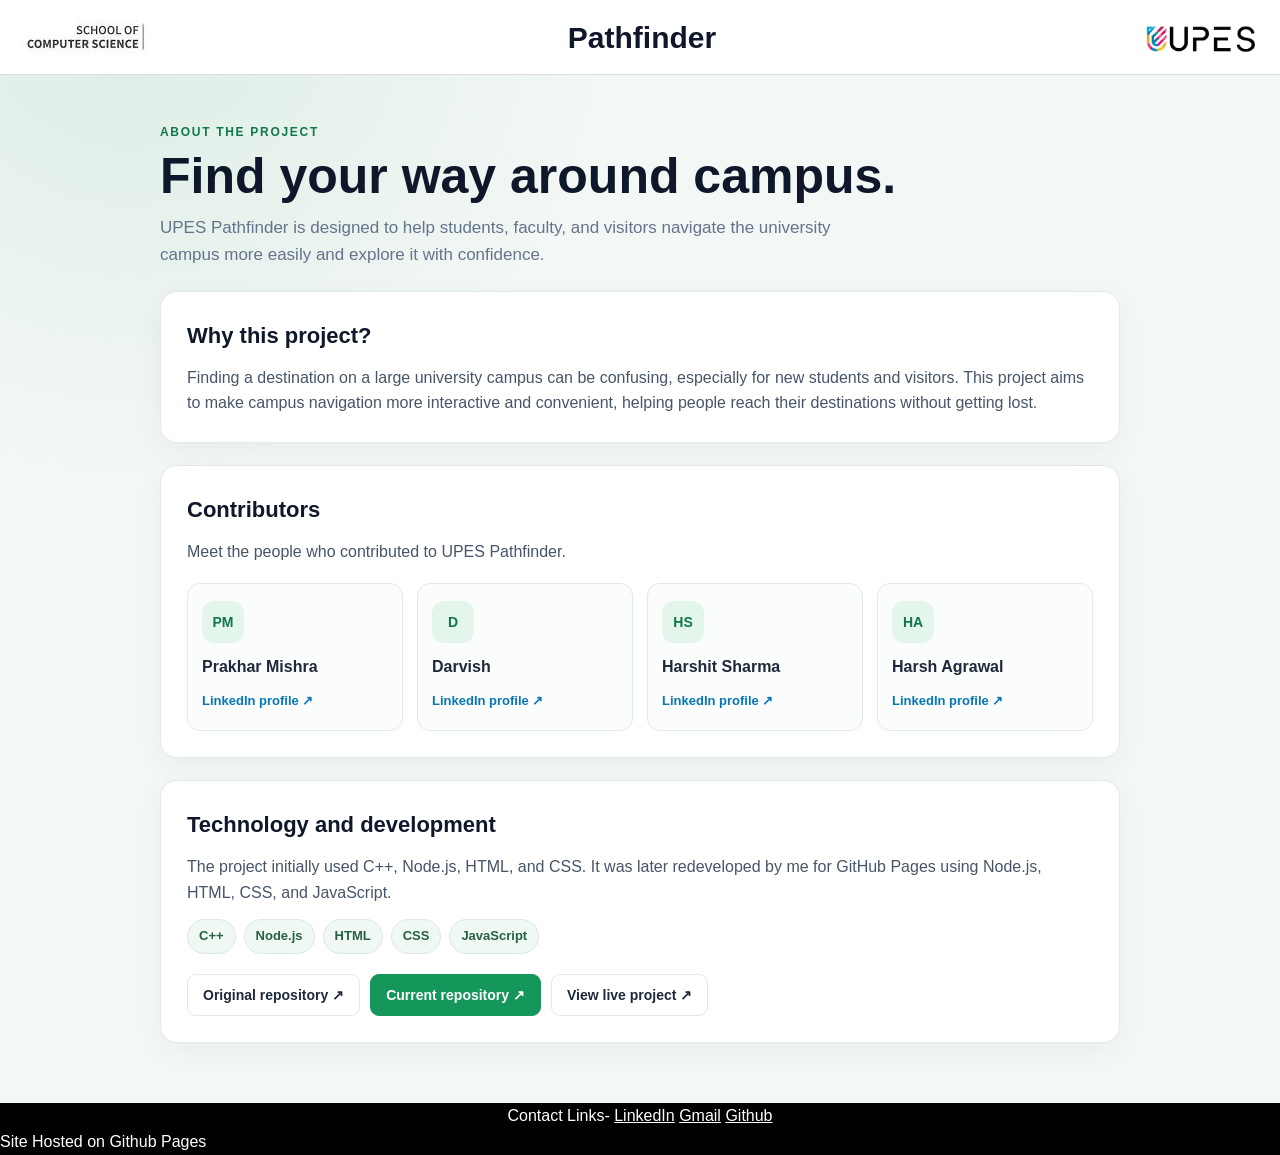
==== know.html @ d3291cfd "Add files via upload" ====
<!DOCTYPE html>
<html lang="en">

<head>
    <meta charset="UTF-8">
    <meta name="viewport" content="width=device-width, initial-scale=1.0">
    <meta name="theme-color" content="#0f172a">
    <meta name="description"
        content="About UPES Pathfinder, a campus navigation project for students, faculty, and visitors.">
    <title>About UPES Pathfinder</title>
    <style>
        :root {
            --navy: #0f172a;
            --ink: #1e293b;
            --muted: #64748b;
            --green: #15965b;
            --line: #e2e8f0;
            --page: #f3f7f5;
        }

        * {
            box-sizing: border-box;
        }

        body {
            margin: 0;
            color: var(--ink);
            line-height: 1.6;
            font-family: Arial, Helvetica, sans-serif;
            background: radial-gradient(circle at 10% 0%, rgba(21, 150, 91, .10), transparent 30rem), var(--page);
        }

        a {
            color: inherit;
        }

        .site-header {
            padding: 18px max(20px, calc((100% - 1040px)/2));
            background: var(--navy);
            color: #fff;
        }

        .brand {
            display: inline-flex;
            align-items: center;
            gap: 10px;
            color: #fff;
            text-decoration: none;
            font-size: 19px;
            font-weight: 700;
        }

        .brand-mark {
            display: grid;
            place-items: center;
            width: 36px;
            height: 36px;
            border-radius: 10px;
            background: var(--green);
        }

        main {
            width: min(100% - 36px, 960px);
            margin: auto;
            padding: 48px 0 60px;
        }

        .eyebrow {
            color: #107849;
            font-size: 12px;
            font-weight: 800;
            letter-spacing: 1.7px;
            text-transform: uppercase;
        }

        h1 {
            margin: 7px 0 10px;
            color: var(--navy);
            font-size: clamp(34px, 6vw, 50px);
            line-height: 1.1;
        }

        .hero p {
            max-width: 720px;
            margin: 0;
            color: var(--muted);
            font-size: 17px;
        }

        .section {
            margin-top: 22px;
            padding: 26px;
            border: 1px solid var(--line);
            border-radius: 17px;
            background: #fff;
            box-shadow: 0 8px 28px rgba(15, 23, 42, .045);
        }

        h2 {
            margin: 0 0 12px;
            color: var(--navy);
            font-size: 22px;
        }

        .section p {
            margin: 0;
            color: #475569;
        }

        .contributors {
            display: grid;
            grid-template-columns: repeat(4, minmax(0, 1fr));
            gap: 14px;
            margin-top: 18px;
        }

        .person {
            min-width: 0;
            padding: 17px 14px;
            border: 1px solid var(--line);
            border-radius: 13px;
            background: #fbfdfc;
            transition: .18s ease;
        }

        .person:hover {
            transform: translateY(-3px);
            border-color: #b8dfca;
            box-shadow: 0 8px 20px rgba(15, 23, 42, .07);
        }

        .avatar {
            display: grid;
            place-items: center;
            width: 42px;
            height: 42px;
            margin-bottom: 11px;
            border-radius: 12px;
            color: #107849;
            background: #e4f5eb;
            font-size: 14px;
            font-weight: 800;
        }

        .person h3 {
            margin: 0 0 8px;
            font-size: 16px;
        }

        .profile-link {
            display: inline-flex;
            align-items: center;
            gap: 6px;
            color: #0877b5;
            font-size: 13px;
            font-weight: 700;
            text-decoration: none;
        }

        .profile-link:hover {
            text-decoration: underline;
        }

        .tech-list {
            display: flex;
            flex-wrap: wrap;
            gap: 8px;
            margin: 14px 0 20px;
        }

        .tech {
            padding: 6px 11px;
            border: 1px solid #dce9e1;
            border-radius: 999px;
            color: #286044;
            background: #f0f8f3;
            font-size: 13px;
            font-weight: 650;
        }

        .project-links {
            display: flex;
            flex-wrap: wrap;
            gap: 10px;
            margin-top: 17px;
        }

        .project-link {
            display: inline-flex;
            align-items: center;
            justify-content: center;
            min-height: 42px;
            padding: 9px 15px;
            border: 1px solid var(--line);
            border-radius: 9px;
            color: var(--ink);
            background: #fff;
            font-size: 14px;
            font-weight: 700;
            text-decoration: none;
        }

        .project-link.primary {
            color: #fff;
            border-color: var(--green);
            background: var(--green);
        }

        .project-link:hover {
            filter: brightness(.96);
        }

        .topbar {
            min-height: 68px;
            background: #fff;
            display: flex;
            align-items: center;
            justify-content: space-between;
            gap: 16px;
            padding: 12px 20px;
            border-bottom: 1px solid #ddd;
        }

        .school {
            font-size: 11px;
            line-height: 1.2;
            color: #555;
            letter-spacing: .3px;
        }

        .topbar h1 {
            font-size: 30px;
            margin: 0;
            font-weight: 700;
        }

        .brand {
            font-size: 26px;
            font-weight: 700;
            color: #222;
        }


        @media(max-width:760px) {
            main {
                padding-top: 36px;
            }

            .contributors {
                grid-template-columns: repeat(2, minmax(0, 1fr));
            }

            .section {
                padding: 22px;
            }
        }

        @media(max-width:440px) {
            main {
                width: calc(100% - 24px);
                padding-top: 28px;
            }

            .contributors {
                grid-template-columns: 1fr;
            }

            .section {
                padding: 18px;
            }

            .hero p {
                font-size: 15px;
            }
        }
    </style>
</head>

<body>
    <header class="topbar">
        <img class='school' src='./img/socs.jpg' alt='socs logo'>
        <h1>Pathfinder</h1>
        <img class="brand" style='height:50px' src='./img/logo.jpg' alt='upes logo'>
    </header>


    <main>
        <section class="hero">
            <div class="eyebrow">About the project</div>
            <h1>Find your way around campus.</h1>
            <p>UPES Pathfinder is designed to help students, faculty, and visitors navigate the university campus more
                easily and explore it with confidence.</p>
        </section>

        <section class="section">
            <h2>Why this project?</h2>
            <p>Finding a destination on a large university campus can be confusing, especially for new students and
                visitors. This project aims to make campus navigation more interactive and convenient, helping people
                reach their destinations without getting lost.</p>
        </section>

        <section class="section">
            <h2>Contributors</h2>
            <p>Meet the people who contributed to UPES Pathfinder.</p>
            <div class="contributors">
                <article class="person">
                    <div class="avatar" aria-hidden="true">PM</div>
                    <h3>Prakhar Mishra</h3>
                    <a class="profile-link" href="https://www.linkedin.com/in/prakhar-mishra-53b079228/" target="_blank"
                        rel="noopener noreferrer">LinkedIn profile ↗</a>
                </article>
                <article class="person">
                    <div class="avatar" aria-hidden="true">D</div>
                    <h3>Darvish</h3>
                    <a class="profile-link" href="https://www.linkedin.com/in/darvish24/" target="_blank"
                        rel="noopener noreferrer">LinkedIn profile ↗</a>
                </article>
                <article class="person">
                    <div class="avatar" aria-hidden="true">HS</div>
                    <h3>Harshit Sharma</h3>
                    <a class="profile-link" href="https://www.linkedin.com/in/harshitsh15/" target="_blank"
                        rel="noopener noreferrer">LinkedIn profile ↗</a>
                </article>
                <article class="person">
                    <div class="avatar" aria-hidden="true">HA</div>
                    <h3>Harsh Agrawal</h3>
                    <a class="profile-link" href="https://www.linkedin.com/in/harshag2325/" target="_blank"
                        rel="noopener noreferrer">LinkedIn profile ↗</a>
                </article>
            </div>
        </section>

        <section class="section">
            <h2>Technology and development</h2>
            <p>The project initially used C++, Node.js, HTML, and CSS. It was later redeveloped by me for GitHub Pages using
                Node.js, HTML, CSS, and JavaScript.</p>
            <div class="tech-list">
                <span class="tech">C++</span>
                <span class="tech">Node.js</span>
                <span class="tech">HTML</span>
                <span class="tech">CSS</span>
                <span class="tech">JavaScript</span>
            </div>
            <div class="project-links">
                <a class="project-link" href="https://github.com/harshag2325/PathFinder_UPES" target="_blank"
                    rel="noopener noreferrer">Original repository ↗</a>
                <a class="project-link primary" href="https://github.com/harshag2325/UPES_PathFinder" target="_blank"
                    rel="noopener noreferrer">Current repository ↗</a>
                <a class="project-link" href="https://harshag2325.github.io/UPES_PathFinder/" target="_blank"
                    rel="noopener noreferrer">View live project ↗</a>
            </div>
        </section>
    </main>

    <footer style="color:white; background-color: #000000;">
        <div style='align-items: center; justify-content: center; text-align: center;'>
            <div>
                Contact Links-
                <a href='https://www.linkedin.com/in/harshag2325/' alt="Linkedin">LinkedIn</a>
                <a href='mailto:harshagrawal2325@gmail.com' alt="gmail">Gmail</a>
                <a href='https://github.com/harshag2325' alt="github">Github</a>
            </div>
        </div>
        <div>Site Hosted on Github Pages</div>
    </footer>
</body>

</html>
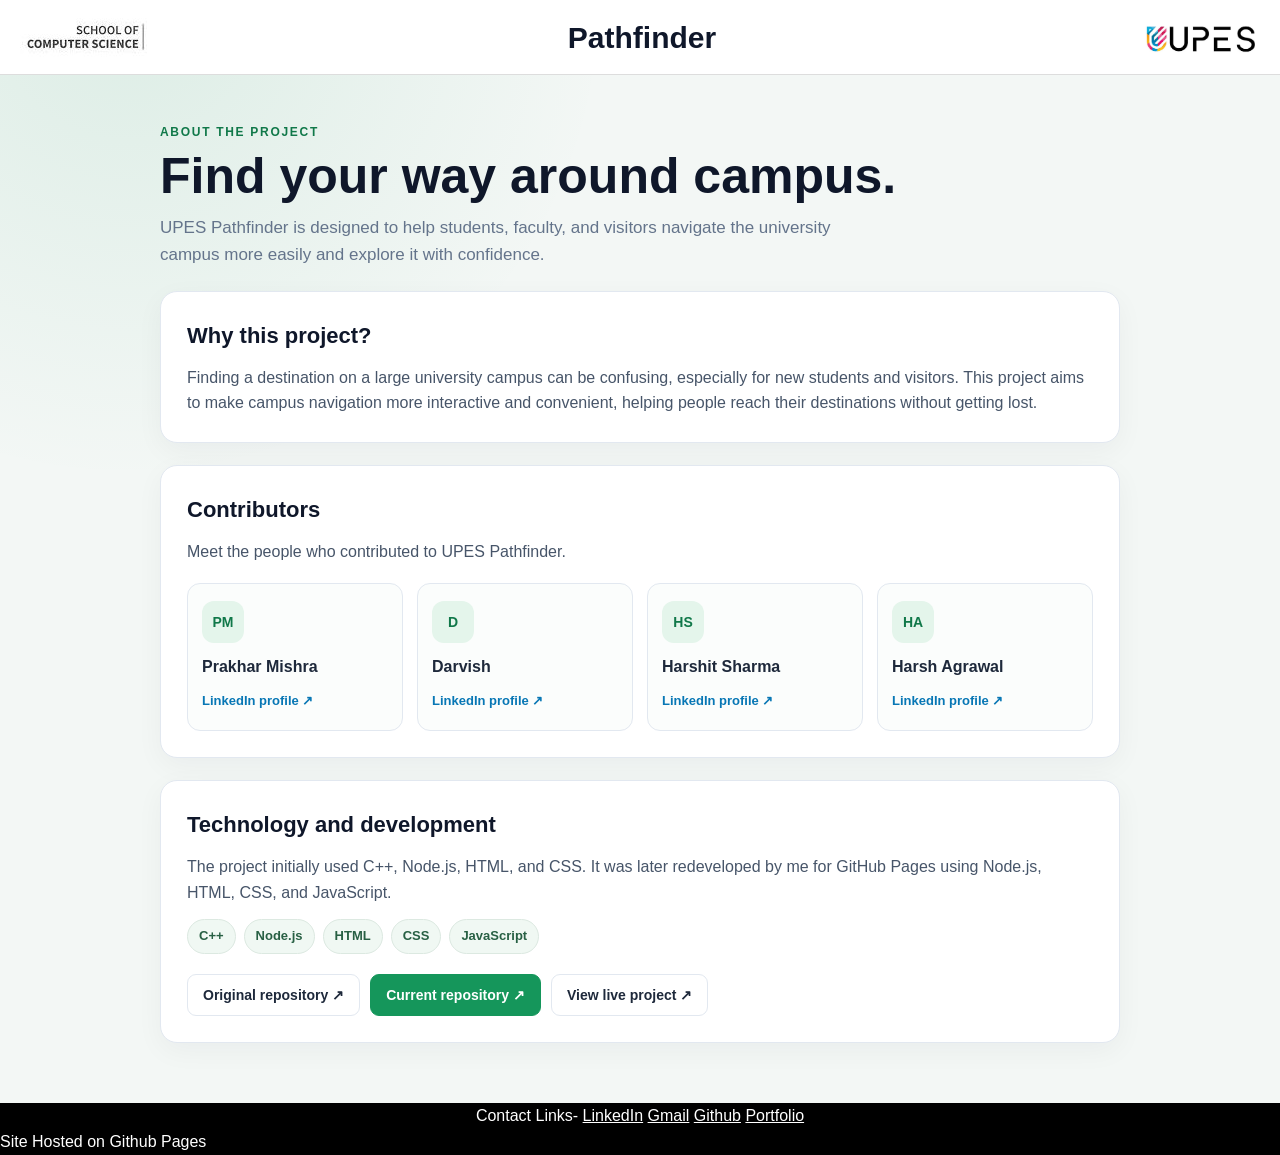
==== commit 3241b091: "Update know.html" ====
--- a/know.html
+++ b/know.html
@@ -29,7 +29,16 @@
             font-family: Arial, Helvetica, sans-serif;
             background: radial-gradient(circle at 10% 0%, rgba(21, 150, 91, .10), transparent 30rem), var(--page);
         }
-
+        .topbar {
+          min-height: 68px;
+          background: #fff;
+          display: flex;
+          align-items: center;
+          justify-content: space-between;
+          gap: 16px;
+          padding: 12px 20px;
+          border-bottom: 1px solid #ddd;
+        }
         a {
             color: inherit;
         }
@@ -359,10 +368,11 @@
                 <a href='https://www.linkedin.com/in/harshag2325/' alt="Linkedin">LinkedIn</a>
                 <a href='mailto:harshagrawal2325@gmail.com' alt="gmail">Gmail</a>
                 <a href='https://github.com/harshag2325' alt="github">Github</a>
+                <a href='https://harshag2325.github.io/Port2/Home.html'>Portfolio</a>
             </div>
         </div>
         <div>Site Hosted on Github Pages</div>
     </footer>
 </body>
 
-</html>+</html>
